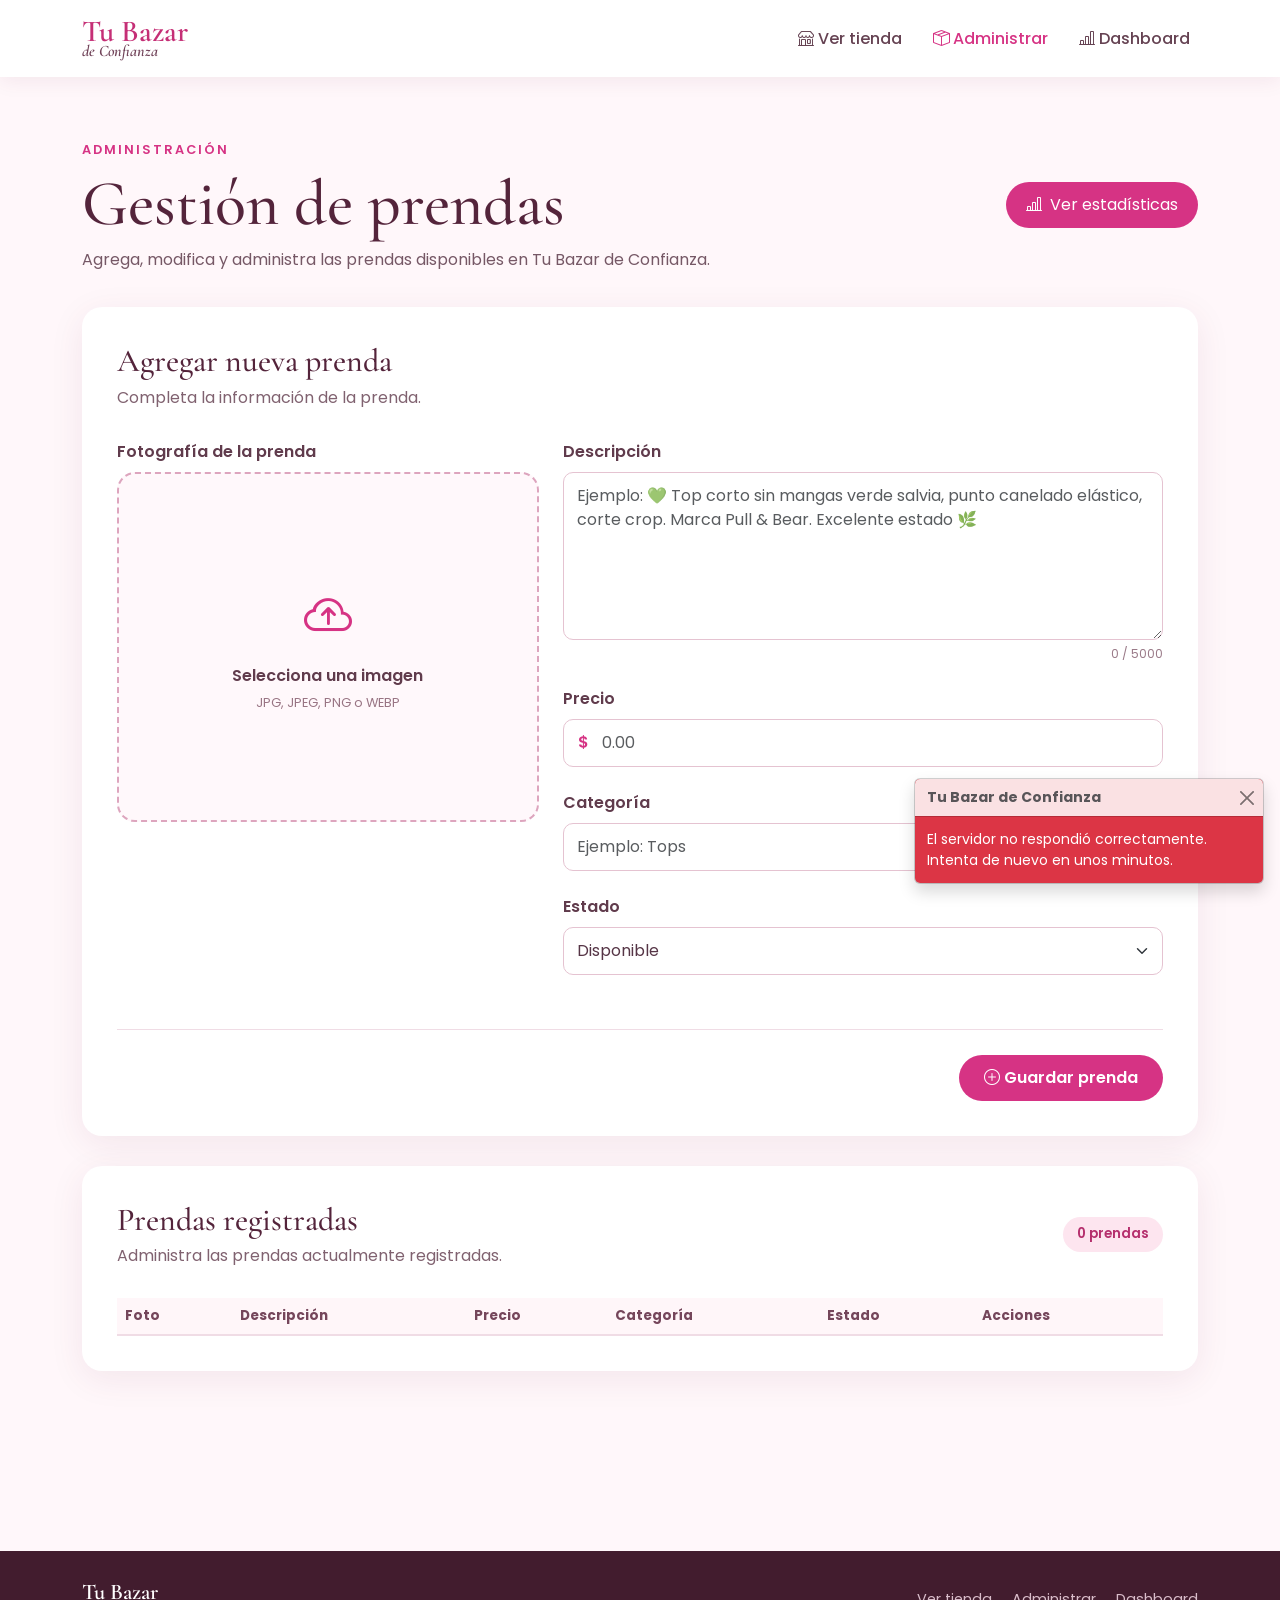
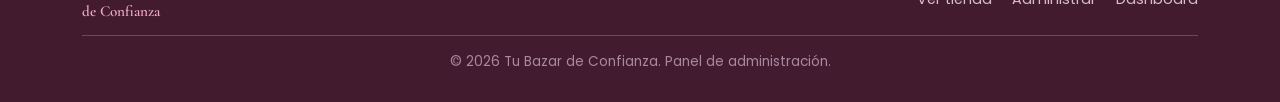
==== admin.html @ 29d2d167 "Add files via upload" ====
<!DOCTYPE html>
<html lang="es">

<head>

    <meta charset="UTF-8">

    <meta
        name="viewport"
        content="width=device-width, initial-scale=1.0"
    >

    <title>Administración | Tu Bazar de Confianza</title>

    <meta
        name="description"
        content="Administración de prendas de Tu Bazar de Confianza."
    >

    <!-- Bootstrap -->
    <link
        href="https://cdn.jsdelivr.net/npm/bootstrap@5.3.3/dist/css/bootstrap.min.css"
        rel="stylesheet"
    >

    <!-- Bootstrap Icons -->
    <link
        rel="stylesheet"
        href="https://cdn.jsdelivr.net/npm/bootstrap-icons@1.11.3/font/bootstrap-icons.min.css"
    >

    <!-- Fuentes -->
    <link rel="preconnect" href="https://fonts.googleapis.com">

    <link
        rel="preconnect"
        href="https://fonts.gstatic.com"
        crossorigin
    >

    <link
        href="https://fonts.googleapis.com/css2?family=Cormorant+Garamond:ital,wght@0,500;0,600;1,500&family=Poppins:wght@400;500;600&display=swap"
        rel="stylesheet"
    >

    <!-- CSS -->
    <link rel="stylesheet" href="css/admin.css">

</head>


<body>


<!-- ==================================================
     NAVBAR
================================================== -->

<nav class="navbar navbar-expand-lg navbar-admin">

    <div class="container">

        <a
            href="index.html"
            class="navbar-brand"
        >
            Tu Bazar
            <span>de Confianza</span>
        </a>


        <button
            class="navbar-toggler"
            type="button"
            data-bs-toggle="collapse"
            data-bs-target="#menuAdmin"
        >
            <span class="navbar-toggler-icon"></span>
        </button>


        <div
            class="collapse navbar-collapse"
            id="menuAdmin"
        >

            <ul class="navbar-nav ms-auto">

                <li class="nav-item">

                    <a
                        href="ropa.html"
                        class="nav-link"
                    >
                        <i class="bi bi-shop"></i>
                        Ver tienda
                    </a>

                </li>


                <li class="nav-item">

                    <a
                        href="admin.html"
                        class="nav-link active"
                    >
                        <i class="bi bi-box-seam"></i>
                        Administrar
                    </a>

                </li>


                <li class="nav-item">

                    <a
                        href="dashboard.html"
                        class="nav-link"
                    >
                        <i class="bi bi-bar-chart-line"></i>
                        Dashboard
                    </a>

                </li>

            </ul>

        </div>

    </div>

</nav>



<!-- ==================================================
     CONTENIDO
================================================== -->

<main class="admin-main">

    <div class="container">


        <!-- Encabezado -->

        <div class="admin-header">

            <div>

                <span class="titulo-pequeno">
                    Administración
                </span>

                <h1>
                    Gestión de prendas
                </h1>

                <p>
                    Agrega, modifica y administra las prendas
                    disponibles en Tu Bazar de Confianza.
                </p>

            </div>


            <a
                href="dashboard.html"
                class="btn-dashboard"
            >
                <i class="bi bi-bar-chart-line"></i>
                Ver estadísticas
            </a>

        </div>



        <!-- ==================================================
             FORMULARIO
        ================================================== -->

        <section class="admin-card">

            <div class="admin-card-header">

                <div>

                    <h2 id="tituloFormulario">
                        Agregar nueva prenda
                    </h2>

                    <p>
                        Completa la información de la prenda.
                    </p>

                </div>

            </div>


            <form
                id="formProducto"
                enctype="multipart/form-data"
            >

                <!-- ID oculto para edición -->

                <input
                    type="hidden"
                    id="productoId"
                >


                <div class="row g-4">


                    <!-- FOTO -->

                    <div class="col-lg-5">

                        <label
                            for="foto"
                            class="form-label"
                        >
                            Fotografía de la prenda
                        </label>


                        <div
                            class="zona-imagen"
                            id="zonaImagen"
                        >

                            <i class="bi bi-cloud-arrow-up"></i>

                            <p>
                                Selecciona una imagen
                            </p>

                            <span>
                                JPG, JPEG, PNG o WEBP
                            </span>

                            <input
                                type="file"
                                id="foto"
                                name="foto"
                                accept="image/jpeg,image/png,image/webp"
                            >

                        </div>


                        <!-- Vista previa -->

                        <div
                            id="previewContainer"
                            class="preview-container d-none"
                        >

                            <img
                                id="previewImagen"
                                src=""
                                alt="Vista previa"
                            >

                            <button
                                type="button"
                                id="quitarImagen"
                                class="btn-quitar-imagen"
                            >
                                <i class="bi bi-x"></i>
                            </button>

                        </div>

                    </div>



                    <!-- INFORMACIÓN -->

                    <div class="col-lg-7">


                        <!-- DESCRIPCIÓN -->

                        <div class="mb-4">

                            <label
                                for="descripcion"
                                class="form-label"
                            >
                                Descripción
                            </label>

                            <textarea
                                id="descripcion"
                                name="descripcion"
                                class="form-control"
                                rows="6"
                                maxlength="5000"
                                placeholder="Ejemplo: 💚 Top corto sin mangas verde salvia, punto canelado elástico, corte crop. Marca Pull & Bear. Excelente estado 🌿"
                                required
                            ></textarea>

                            <div class="contador">
                                <span id="contadorCaracteres">
                                    0
                                </span>
                                / 5000
                            </div>

                        </div>



                        <!-- PRECIO -->

                        <div class="mb-4">

                            <label
                                for="precio"
                                class="form-label"
                            >
                                Precio
                            </label>

                            <div class="input-precio">

                                <span>
                                    $
                                </span>

                                <input
                                    type="number"
                                    id="precio"
                                    name="precio"
                                    class="form-control"
                                    min="0"
                                    max="99999999"
                                    step="0.01"
                                    placeholder="0.00"
                                    required
                                >

                            </div>

                        </div>



                        <!-- CATEGORÍA -->

                        <div class="mb-4">

                            <label
                                for="categoria"
                                class="form-label"
                            >
                                Categoría
                            </label>

                            <input
                                type="text"
                                id="categoria"
                                name="categoria"
                                class="form-control"
                                maxlength="100"
                                placeholder="Ejemplo: Tops"
                                required
                            >

                        </div>



                        <!-- ESTADO -->

                        <div class="mb-4">

                            <label
                                for="estado"
                                class="form-label"
                            >
                                Estado
                            </label>

                            <select
                                id="estado"
                                name="estado"
                                class="form-select"
                                required
                            >

                                <option value="disponible">
                                    Disponible
                                </option>

                                <option value="apartado">
                                    Apartado
                                </option>

                                <option value="comprado">
                                    Comprado
                                </option>

                            </select>

                        </div>


                    </div>

                </div>



                <!-- BOTONES -->

                <div class="acciones-formulario">

                    <button
                        type="button"
                        id="btnCancelar"
                        class="btn-cancelar d-none"
                    >
                        Cancelar
                    </button>


                    <button
                        type="submit"
                        id="btnGuardar"
                        class="btn-guardar"
                    >
                        <i class="bi bi-plus-circle"></i>

                        Guardar prenda

                    </button>

                </div>

            </form>

        </section>



        <!-- ==================================================
             LISTADO
        ================================================== -->

        <section class="admin-card">

            <div class="admin-card-header">

                <div>

                    <h2>
                        Prendas registradas
                    </h2>

                    <p>
                        Administra las prendas actualmente registradas.
                    </p>

                </div>

                <span
                    id="totalProductos"
                    class="contador-productos"
                >
                    0 prendas
                </span>

            </div>


            <!-- Loader -->

            <div
                id="loaderAdmin"
                class="loader-admin"
            >

                <div class="spinner-border"></div>

                <p>
                    Cargando prendas...
                </p>

            </div>


            <!-- Tabla -->

            <div
                class="table-responsive"
                id="tablaContainer"
            >

                <table class="table tabla-productos">

                    <thead>

                        <tr>

                            <th>
                                Foto
                            </th>

                            <th>
                                Descripción
                            </th>

                            <th>
                                Precio
                            </th>

                            <th>
                                Categoría
                            </th>

                            <th>
                                Estado
                            </th>

                            <th>
                                Acciones
                            </th>

                        </tr>

                    </thead>

                    <tbody id="tablaProductos">

                    </tbody>

                </table>

            </div>


            <!-- Sin productos -->

            <div
                id="sinProductos"
                class="sin-productos d-none"
            >

                <i class="bi bi-bag-x"></i>

                <h3>
                    Todavía no hay prendas
                </h3>

                <p>
                    Agrega la primera prenda utilizando el formulario.
                </p>

            </div>

        </section>

    </div>

</main>



<!-- ==================================================
     FOOTER
================================================== -->

<footer class="footer-panel">

    <div class="container">

        <div class="footer-panel-marca">

            Tu Bazar
            <span>de Confianza</span>

        </div>

        <nav class="footer-panel-links">

            <a href="ropa.html">Ver tienda</a>
            <a href="admin.html">Administrar</a>
            <a href="dashboard.html">Dashboard</a>

        </nav>

        <p class="footer-panel-copy">
            © 2026 Tu Bazar de Confianza. Panel de administración.
        </p>

    </div>

</footer>



<!-- ==================================================
     MODAL CONFIRMACIÓN ELIMINAR
================================================== -->

<div
    class="modal fade"
    id="modalEliminar"
    tabindex="-1"
>

    <div class="modal-dialog modal-dialog-centered">

        <div class="modal-content">

            <div class="modal-header">

                <h5 class="modal-title">
                    Eliminar prenda
                </h5>

                <button
                    type="button"
                    class="btn-close"
                    data-bs-dismiss="modal"
                ></button>

            </div>

            <div class="modal-body">

                <p>
                    ¿Estás seguro de que deseas eliminar esta prenda?
                </p>

                <p class="text-muted">
                    Esta acción no se puede deshacer.
                </p>

            </div>

            <div class="modal-footer">

                <button
                    type="button"
                    class="btn btn-secondary"
                    data-bs-dismiss="modal"
                >
                    Cancelar
                </button>

                <button
                    type="button"
                    id="btnConfirmarEliminar"
                    class="btn btn-danger"
                >
                    Eliminar
                </button>

            </div>

        </div>

    </div>

</div>



<!-- Toast -->

<div
    class="toast-container position-fixed bottom-0 end-0 p-3"
>

    <div
        id="toastAdmin"
        class="toast"
        role="alert"
    >

        <div class="toast-header">

            <strong class="me-auto">
                Tu Bazar de Confianza
            </strong>

            <button
                type="button"
                class="btn-close"
                data-bs-dismiss="toast"
            ></button>

        </div>

        <div
            class="toast-body"
            id="toastMensaje"
        >
        </div>

    </div>

</div>



<!-- Bootstrap -->

<script
    src="https://cdn.jsdelivr.net/npm/bootstrap@5.3.3/dist/js/bootstrap.bundle.min.js">
</script>


<!-- JS -->

<script src="js/admin.js"></script>

</body>

</html>
---- css/admin.css ----
* {
    box-sizing: border-box;
}

body {
    margin: 0;

    font-family: "Poppins", sans-serif;

    background: #fff7fa;

    color: #563546;
}


/* =========================================
   NAVBAR
========================================= */

.navbar-admin {
    background: white;

    padding: 14px 0;

    box-shadow:
        0 3px 20px rgba(100, 30, 65, 0.08);
}

.navbar-brand {
    font-family: "Cormorant Garamond", serif;

    font-size: 1.9rem;

    font-weight: 600;

    line-height: 0.85;

    color: #c52f76;

    text-decoration: none;
}

.navbar-brand span {
    display: block;

    font-size: 1rem;

    font-style: italic;

    color: #704258;
}

.navbar-admin .nav-link {
    color: #654252;

    font-weight: 500;

    margin-left: 15px;
}

.navbar-admin .nav-link:hover,
.navbar-admin .nav-link.active {
    color: #d63384;
}


/* =========================================
   CONTENIDO
========================================= */

.admin-main {
    padding: 60px 0 90px;
}

.admin-header {
    display: flex;

    justify-content: space-between;

    align-items: center;

    gap: 30px;

    margin-bottom: 35px;
}

.titulo-pequeno {
    color: #d63384;

    text-transform: uppercase;

    letter-spacing: 2px;

    font-size: 0.8rem;

    font-weight: 600;
}

.admin-header h1 {
    font-family: "Cormorant Garamond", serif;

    color: #54243b;

    font-size: clamp(2.8rem, 5vw, 4rem);

    margin: 5px 0;
}

.admin-header p {
    color: #765866;

    margin: 0;
}

.btn-dashboard {
    display: inline-flex;

    align-items: center;

    gap: 8px;

    padding: 11px 20px;

    border-radius: 30px;

    color: white;

    background: #d63384;

    text-decoration: none;

    white-space: nowrap;

    transition: 0.3s;
}

.btn-dashboard:hover {
    color: white;

    background: #b52f6d;

    transform: translateY(-2px);
}


/* =========================================
   CARD
========================================= */

.admin-card {
    background: white;

    border-radius: 20px;

    padding: 35px;

    margin-bottom: 30px;

    box-shadow:
        0 8px 35px rgba(100, 30, 65, 0.08);
}

.admin-card-header {
    display: flex;

    justify-content: space-between;

    align-items: center;

    gap: 20px;

    margin-bottom: 30px;
}

.admin-card-header h2 {
    font-family: "Cormorant Garamond", serif;

    font-size: 2rem;

    color: #54243b;

    margin: 0;
}

.admin-card-header p {
    color: #806270;

    margin: 5px 0 0;
}

.contador-productos {
    padding: 7px 14px;

    border-radius: 20px;

    background: #fde5ef;

    color: #b52f6d;

    font-size: 0.85rem;

    font-weight: 600;

    white-space: nowrap;
}


/* =========================================
   FORMULARIO
========================================= */

.form-label {
    font-weight: 600;

    color: #603b4c;

    margin-bottom: 8px;
}

.form-control,
.form-select {
    border: 1px solid #e5c3d1;

    border-radius: 10px;

    padding: 11px 13px;

    color: #563546;
}

.form-control:focus,
.form-select:focus {
    border-color: #d63384;

    box-shadow:
        0 0 0 0.2rem rgba(214, 51, 132, 0.12);
}

textarea.form-control {
    resize: vertical;
}

.contador {
    text-align: right;

    font-size: 0.75rem;

    color: #9a7a88;

    margin-top: 5px;
}


/* =========================================
   PRECIO
========================================= */

.input-precio {
    display: flex;

    align-items: center;

    border: 1px solid #e5c3d1;

    border-radius: 10px;

    overflow: hidden;
}

.input-precio span {
    padding-left: 14px;

    color: #d63384;

    font-weight: 600;
}

.input-precio input {
    border: none;

    box-shadow: none !important;
}


/* =========================================
   SUBIR IMAGEN
========================================= */

.zona-imagen {
    position: relative;

    height: 350px;

    display: flex;

    flex-direction: column;

    align-items: center;

    justify-content: center;

    text-align: center;

    border: 2px dashed #dda5be;

    border-radius: 18px;

    background: #fff8fb;

    cursor: pointer;

    overflow: hidden;

    transition: 0.3s;
}

.zona-imagen:hover {
    border-color: #d63384;

    background: #fff1f7;
}

.zona-imagen i {
    font-size: 3rem;

    color: #d63384;

    margin-bottom: 10px;
}

.zona-imagen p {
    margin: 0;

    font-weight: 600;

    color: #603b4c;
}

.zona-imagen span {
    font-size: 0.8rem;

    color: #997584;

    margin-top: 5px;
}

.zona-imagen input {
    position: absolute;

    inset: 0;

    opacity: 0;

    cursor: pointer;
}


/* =========================================
   PREVIEW
========================================= */

.preview-container {
    position: relative;

    height: 350px;

    border-radius: 18px;

    overflow: hidden;

    background: #f9edf3;
}

.preview-container img {
    width: 100%;

    height: 100%;

    object-fit: cover;
}

.btn-quitar-imagen {
    position: absolute;

    top: 12px;

    right: 12px;

    width: 38px;

    height: 38px;

    display: flex;

    align-items: center;

    justify-content: center;

    border: none;

    border-radius: 50%;

    color: white;

    background: rgba(80, 20, 45, 0.75);

    font-size: 1.1rem;
}


/* =========================================
   BOTONES FORMULARIO
========================================= */

.acciones-formulario {
    display: flex;

    justify-content: flex-end;

    gap: 10px;

    margin-top: 30px;

    padding-top: 25px;

    border-top: 1px solid #f0dce5;
}

.btn-guardar {
    border: none;

    border-radius: 30px;

    padding: 11px 25px;

    background: #d63384;

    color: white;

    font-weight: 600;

    transition: 0.3s;
}

.btn-guardar:hover {
    background: #b52f6d;
}

.btn-cancelar {
    border: 1px solid #d0adbD;

    border-radius: 30px;

    padding: 10px 22px;

    background: white;

    color: #704258;
}


/* =========================================
   TABLA
========================================= */

.tabla-productos {
    vertical-align: middle;

    margin: 0;
}

.tabla-productos thead th {
    color: #75465b;

    background: #fff6f9;

    border-bottom: 2px solid #f0dce5;

    font-size: 0.85rem;

    white-space: nowrap;
}

.tabla-productos tbody td {
    color: #634653;

    border-color: #f3e3ea;
}

.tabla-imagen {
    width: 65px;

    height: 80px;

    object-fit: cover;

    border-radius: 8px;
}

.descripcion-tabla {
    max-width: 300px;

    white-space: pre-line;

    display: -webkit-box;

    -webkit-line-clamp: 3;

    -webkit-box-orient: vertical;

    overflow: hidden;
}


/* =========================================
   ESTADOS
========================================= */

.estado {
    display: inline-block;

    padding: 5px 10px;

    border-radius: 20px;

    font-size: 0.72rem;

    font-weight: 600;

    text-transform: uppercase;
}

.estado-disponible {
    color: #8c2454;

    background: #f9d9e7;
}

.estado-apartado {
    color: #745700;

    background: #fff0bd;
}

.estado-comprado {
    color: #4d4d4d;

    background: #e3e3e3;
}


/* =========================================
   ACCIONES
========================================= */

.acciones-tabla {
    display: flex;

    gap: 7px;
}

.btn-tabla {
    width: 36px;

    height: 36px;

    display: flex;

    align-items: center;

    justify-content: center;

    border: none;

    border-radius: 8px;

    transition: 0.2s;
}

.btn-editar {
    color: #a82c66;

    background: #fce3ed;
}

.btn-editar:hover {
    background: #d63384;

    color: white;
}

.btn-eliminar {
    color: #a52929;

    background: #fde1e1;
}

.btn-eliminar:hover {
    background: #dc3545;

    color: white;
}


/* =========================================
   LOADER
========================================= */

.loader-admin {
    text-align: center;

    padding: 50px;

    color: #d63384;
}

.loader-admin p {
    margin-top: 10px;
}


/* =========================================
   SIN PRODUCTOS
========================================= */

.sin-productos {
    text-align: center;

    padding: 50px;

    color: #806270;
}

.sin-productos i {
    font-size: 4rem;

    color: #d63384;
}

.sin-productos h3 {
    font-family: "Cormorant Garamond", serif;

    font-size: 2rem;

    color: #54243b;
}


/* =========================================
   RESPONSIVE
========================================= */

@media (max-width: 768px) {

    .admin-main {
        padding: 40px 0 60px;
    }

    .admin-header {
        flex-direction: column;

        align-items: flex-start;
    }

    .admin-card {
        padding: 22px;
    }

    .admin-card-header {
        flex-direction: column;

        align-items: flex-start;
    }

    .zona-imagen,
    .preview-container {
        height: 300px;
    }

    .navbar-admin .nav-link {
        margin-left: 0;
    }

}

@media (max-width: 480px) {

    .admin-header h1 {
        font-size: 2.8rem;
    }

    .acciones-formulario {
        flex-direction: column-reverse;
    }

    .btn-guardar,
    .btn-cancelar {
        width: 100%;
    }

}

/* =========================================
   FOOTER
========================================= */

.footer-panel {
    background: #421c2e;

    color: #d9bdca;

    padding: 30px 0;

    margin-top: 60px;
}

.footer-panel .container {
    display: flex;

    flex-wrap: wrap;

    align-items: center;

    justify-content: space-between;

    gap: 16px;
}

.footer-panel-marca {
    font-family: "Cormorant Garamond", serif;

    font-size: 1.4rem;

    font-weight: 600;

    color: #ffffff;

    line-height: 1;
}

.footer-panel-marca span {
    display: block;

    font-size: 0.95rem;

    color: #f0a8c6;
}

.footer-panel-links {
    display: flex;

    gap: 20px;

    flex-wrap: wrap;
}

.footer-panel-links a {
    color: #d9bdca;

    text-decoration: none;

    font-size: 0.9rem;

    transition: color 0.2s ease;
}

.footer-panel-links a:hover {
    color: #f0a8c6;
}

.footer-panel-copy {
    margin: 0;

    font-size: 0.85rem;

    color: #a988a0;

    width: 100%;

    text-align: center;

    padding-top: 16px;

    border-top: 1px solid #71475a;
}

@media (max-width: 576px) {

    .footer-panel .container {
        flex-direction: column;

        text-align: center;
    }

}
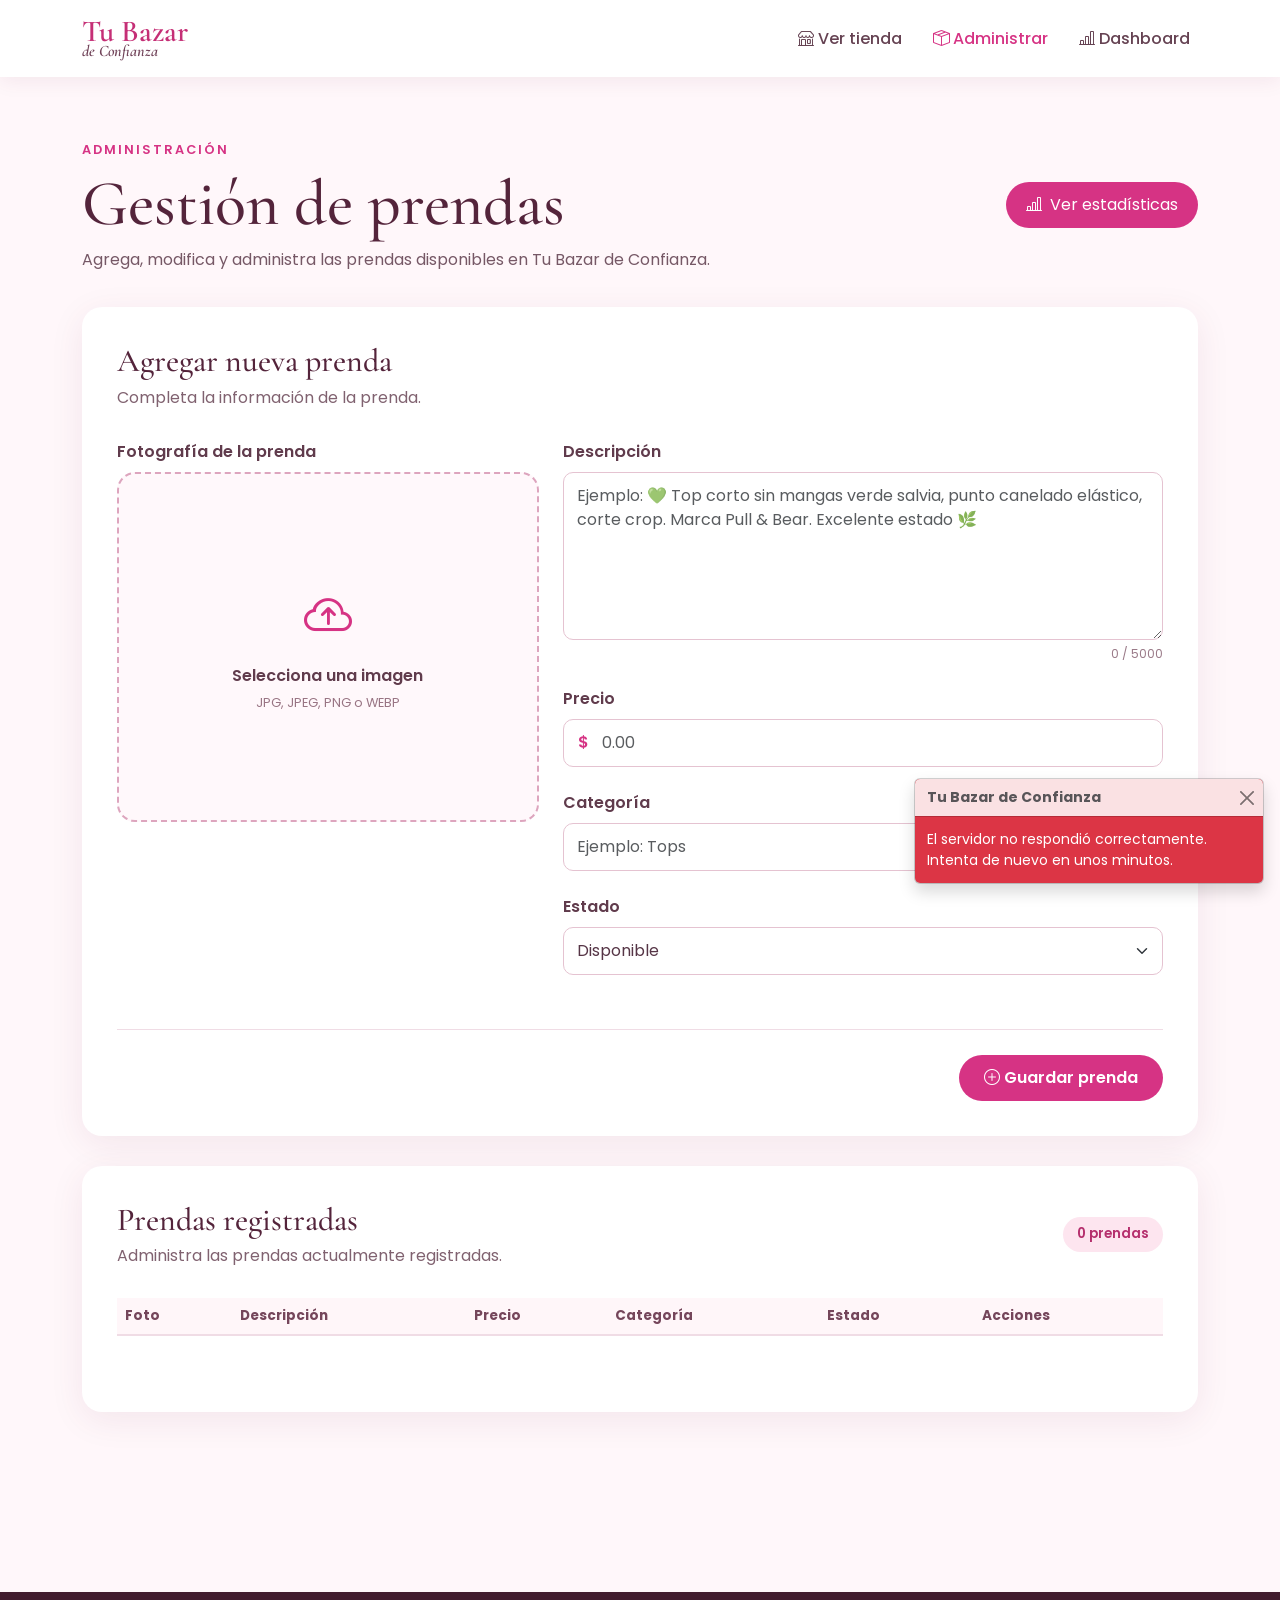
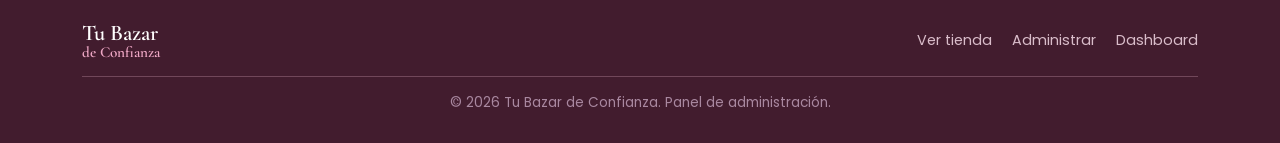
==== commit acc8bdde: "Add files via upload" ====
--- a/admin.html
+++ b/admin.html
@@ -546,6 +546,23 @@
             </div>
 
 
+            <!-- Paginación -->
+
+            <nav
+                id="paginacionContenedor"
+                aria-label="Paginación de prendas registradas"
+            >
+
+                <ul
+                    class="pagination justify-content-center"
+                    id="paginacionProductos"
+                >
+
+                </ul>
+
+            </nav>
+
+
             <!-- Sin productos -->
 
             <div
--- a/css/admin.css
+++ b/css/admin.css
@@ -495,6 +495,45 @@
     object-fit: cover;
 
     border-radius: 8px;
+}
+
+
+/* =========================================
+   PAGINACIÓN
+========================================= */
+
+#paginacionContenedor {
+    margin-top: 25px;
+}
+
+.pagination .page-link {
+    color: #a6415f;
+
+    border-color: #f0dce5;
+}
+
+.pagination .page-link:hover {
+    color: #d63384;
+
+    background-color: #fff6f9;
+
+    border-color: #f0dce5;
+}
+
+.pagination .page-item.active .page-link {
+    background-color: #d63384;
+
+    border-color: #d63384;
+
+    color: #fff;
+}
+
+.pagination .page-item.disabled .page-link {
+    color: #c3aab5;
+
+    background-color: #fff;
+
+    border-color: #f0dce5;
 }
 
 .descripcion-tabla {
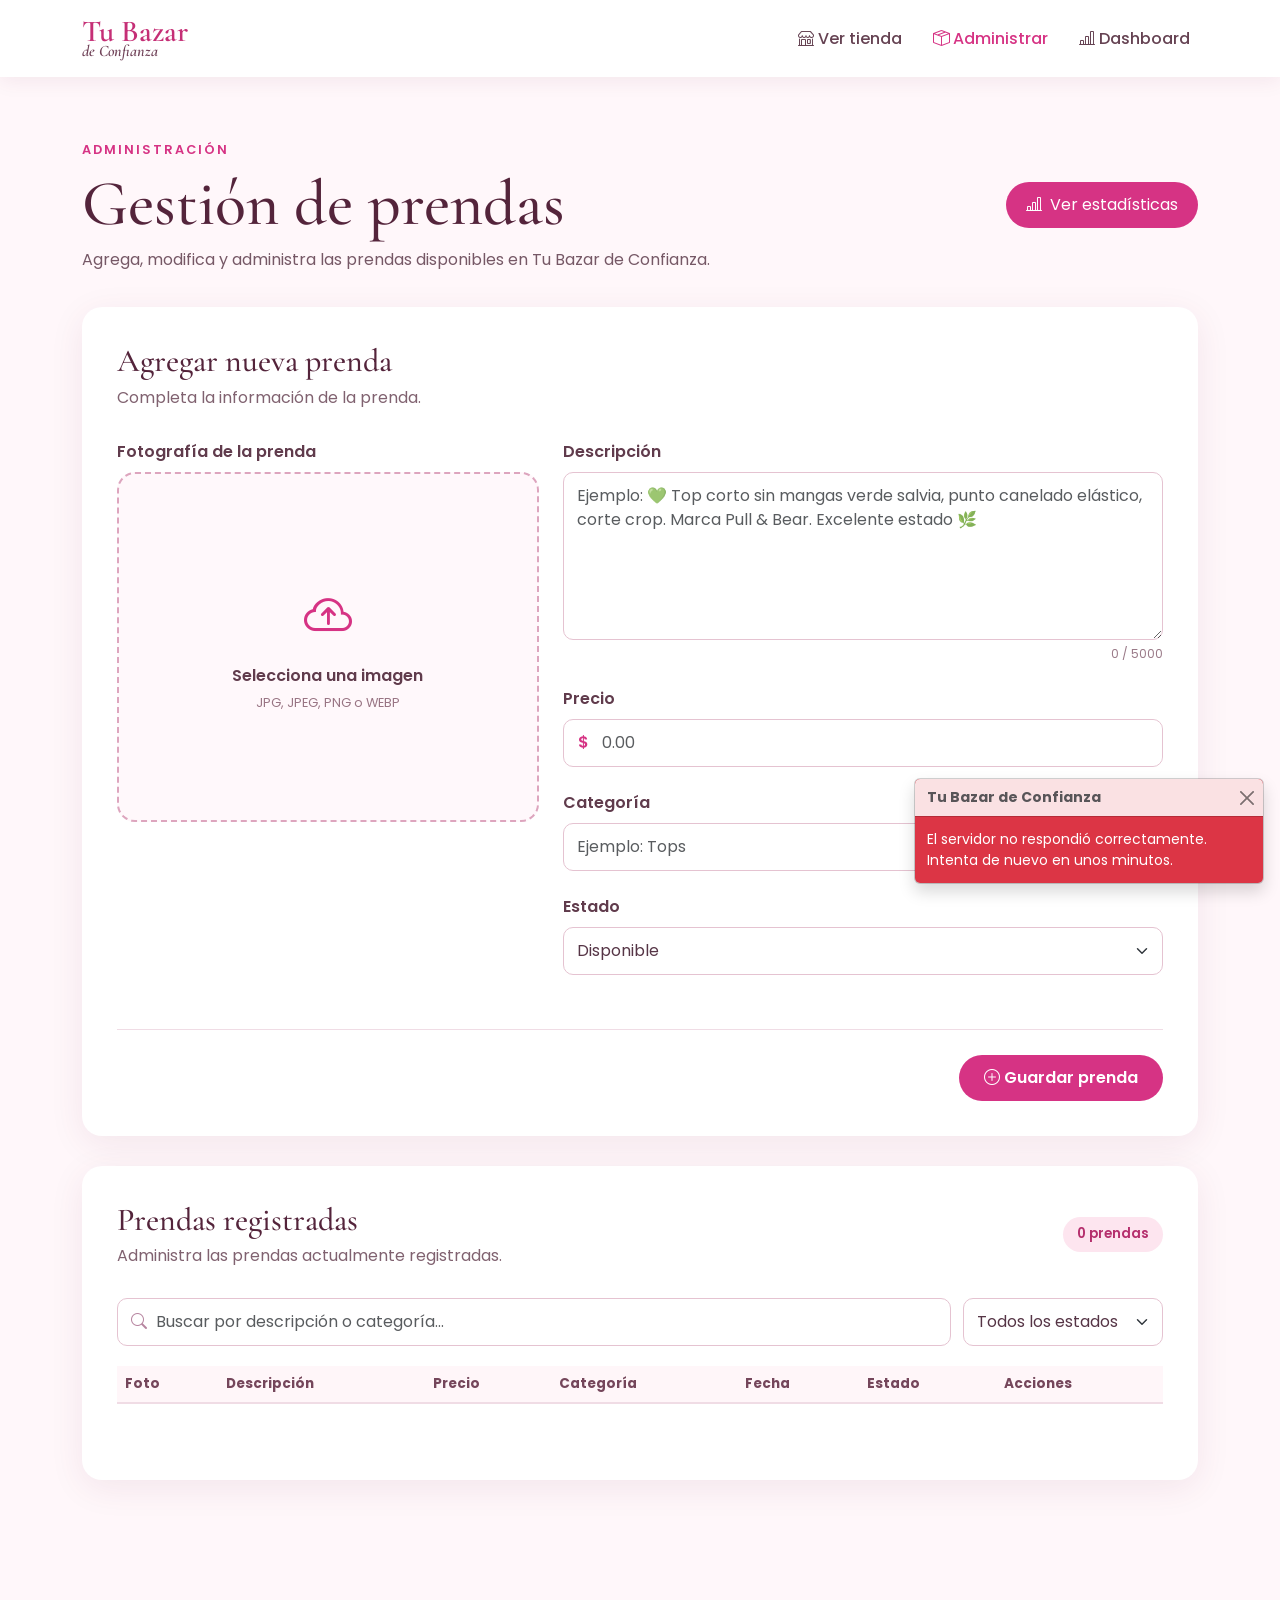
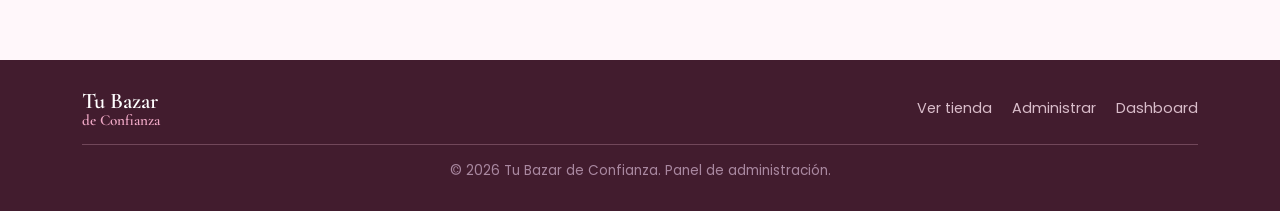
==== commit 3d93aa2d: "Add files via upload" ====
--- a/admin.html
+++ b/admin.html
@@ -16,6 +16,9 @@
         name="description"
         content="Administración de prendas de Tu Bazar de Confianza."
     >
+
+    <!-- Icono de pestaña -->
+    <link rel="icon" type="image/svg+xml" href="img/favicon.svg">
 
     <!-- Bootstrap -->
     <link
@@ -480,6 +483,52 @@
             </div>
 
 
+            <!-- Filtros de la tabla -->
+
+            <div
+                class="filtros-tabla"
+                id="filtrosTabla"
+            >
+
+                <div class="filtro-busqueda">
+
+                    <i class="bi bi-search"></i>
+
+                    <input
+                        type="text"
+                        id="buscarProducto"
+                        class="form-control"
+                        placeholder="Buscar por descripción o categoría..."
+                    >
+
+                </div>
+
+                <select
+                    id="filtroEstado"
+                    class="form-select filtro-estado-select"
+                >
+
+                    <option value="todos">
+                        Todos los estados
+                    </option>
+
+                    <option value="disponible">
+                        Disponible
+                    </option>
+
+                    <option value="apartado">
+                        Apartado
+                    </option>
+
+                    <option value="comprado">
+                        Comprado
+                    </option>
+
+                </select>
+
+            </div>
+
+
             <!-- Loader -->
 
             <div
@@ -523,6 +572,10 @@
 
                             <th>
                                 Categoría
+                            </th>
+
+                            <th>
+                                Fecha
                             </th>
 
                             <th>
--- a/css/admin.css
+++ b/css/admin.css
@@ -456,6 +456,47 @@
     background: white;
 
     color: #704258;
+}
+
+
+/* =========================================
+   FILTROS DE TABLA
+========================================= */
+
+.filtros-tabla {
+    display: flex;
+
+    flex-wrap: wrap;
+
+    gap: 12px;
+
+    margin-bottom: 20px;
+}
+
+.filtro-busqueda {
+    position: relative;
+
+    flex: 1 1 260px;
+}
+
+.filtro-busqueda i {
+    position: absolute;
+
+    top: 50%;
+
+    left: 14px;
+
+    transform: translateY(-50%);
+
+    color: #b785a0;
+}
+
+.filtro-busqueda input {
+    padding-left: 38px;
+}
+
+.filtro-estado-select {
+    flex: 0 1 200px;
 }
 
 
